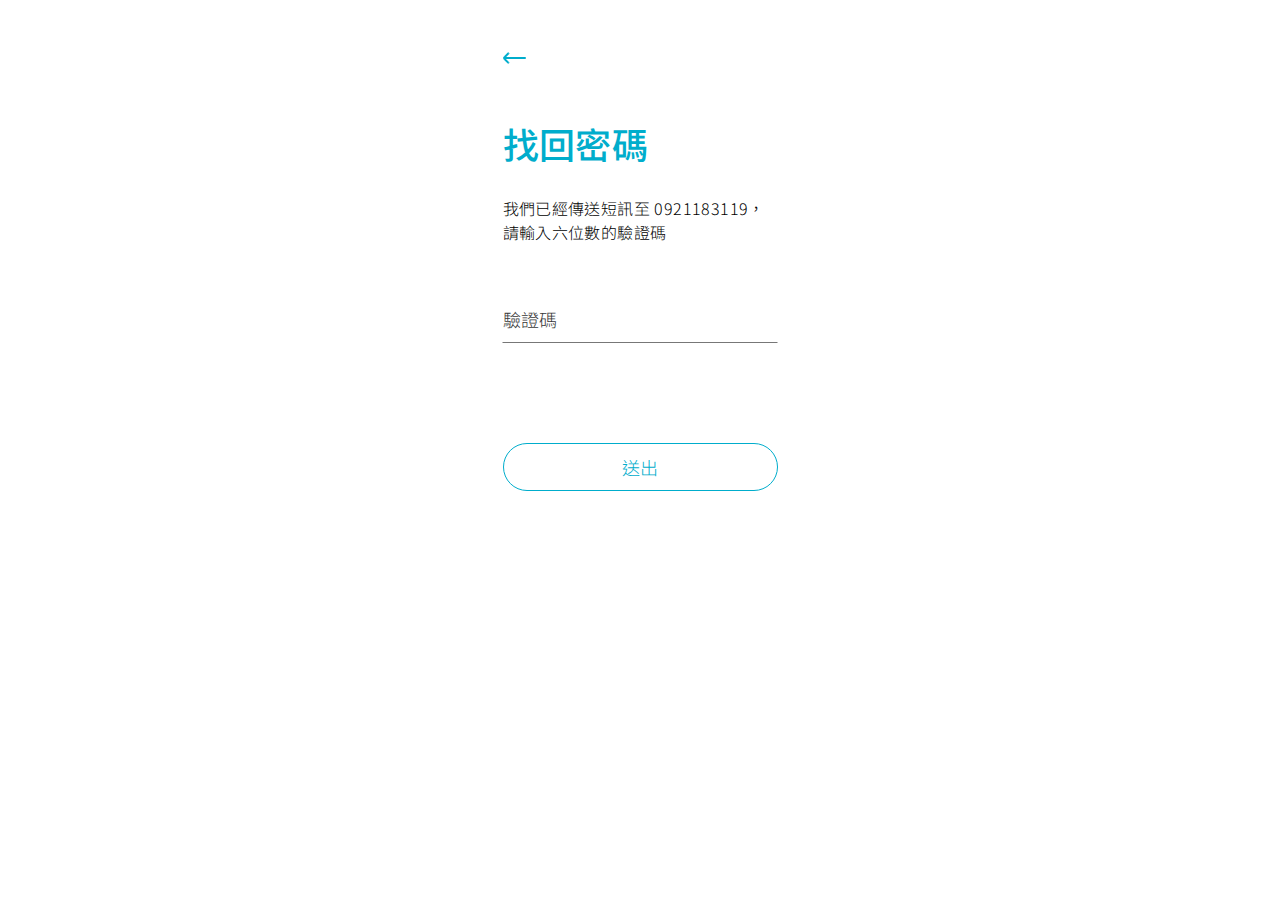
==== checkCode.html @ add8910b "new_upload" ====
<!DOCTYPE html>
<html lang="zh-tw">
	<head>
		<meta charset="UTF-8">
		<meta name="viewport" content="width=device-width,user-scalable=0">
		<title>找回密碼</title>
		<link href="https://fonts.googleapis.com/css?family=Noto+Sans+TC:100,300,400,500,700|Roboto+Slab:100,300,400,700" rel="stylesheet">
		<link rel="stylesheet" href="css/main.css">
	</head>
	<body>
		<section class="login-chart login">
			<div class="container">
				<div class="flex">
					<div class="prev-btn">
						<span></span><span></span><span></span>
					</div>
					<h2 class="page-title">
						找回密碼
					</h2>
					<p>
						我們已經傳送短訊至 0921183119，請輸入六位數的驗證碼
					</p>
					<form action="newPassword.html">
						<label for="checkCode">
							<span class="label-title">驗證碼</span>
							<input type="text" placeholder="">
						</label>
						<button>送出</button>
					</form>
				</div>
			</div>
		</section>
	</body>
</html>
---- css/main.css ----
/*! normalize.css v3.0.0 | MIT License | git.io/normalize */
/*! normalize.css v3.0.0 | HTML5 Display Definitions | MIT License | git.io/normalize */
article,
aside,
details,
figcaption,
figure,
footer,
header,
hgroup,
main,
nav,
section,
summary {
  display: block;
}

audio,
canvas,
progress,
video {
  display: inline-block;
  vertical-align: baseline;
}

audio:not([controls]) {
  display: none;
  height: 0;
}

[hidden],
template {
  display: none;
}

/*! normalize.css v3.0.0 | Base | MIT License | git.io/normalize */
html {
  font-family: sans-serif;
  -webkit-text-size-adjust: 100%;
  -ms-text-size-adjust: 100%;
}

body {
  margin: 0;
}

/*! normalize.css v3.0.0 | Links | MIT License | git.io/normalize */
a {
  background: transparent;
}

a:active,
a:hover {
  outline: 0;
}

/*! normalize.css v3.0.0 | Typography | MIT License | git.io/normalize */
abbr[title] {
  border-bottom: 1px dotted;
}

b,
strong {
  font-weight: bold;
}

dfn {
  font-style: italic;
}

h1 {
  font-size: 2em;
  margin: 0.67em 0;
}

mark {
  background: #ff0;
  color: #000;
}

small {
  font-size: 80%;
}

sub,
sup {
  font-size: 75%;
  line-height: 0;
  position: relative;
  vertical-align: baseline;
}

sup {
  top: -0.5em;
}

sub {
  bottom: -0.25em;
}

/*! normalize.css v3.0.0 | Embedded Content | MIT License | git.io/normalize */
img {
  border: 0;
}

svg:not(:root) {
  overflow: hidden;
}

/*! normalize.css v3.0.0 | Figures | MIT License | git.io/normalize */
figure {
  margin: 1em 40px;
}

hr {
  -moz-box-sizing: content-box;
  box-sizing: content-box;
  height: 0;
}

pre {
  overflow: auto;
}

code,
kbd,
pre,
samp {
  font-family: monospace, monospace;
  font-size: 1em;
}

/*! normalize.css v3.0.0 | Forms | MIT License | git.io/normalize */
button,
input,
optgroup,
select,
textarea {
  color: inherit;
  font: inherit;
  margin: 0;
}

button {
  overflow: visible;
}

button,
select {
  text-transform: none;
}

button,
html input[type="button"],
input[type="reset"],
input[type="submit"] {
  -webkit-appearance: button;
  cursor: pointer;
}

button[disabled],
html input[disabled] {
  cursor: default;
}

button::-moz-focus-inner,
input::-moz-focus-inner {
  border: 0;
  padding: 0;
}

input {
  line-height: normal;
}

input[type="checkbox"],
input[type="radio"] {
  box-sizing: border-box;
  padding: 0;
}

input[type="number"]::-webkit-inner-spin-button,
input[type="number"]::-webkit-outer-spin-button {
  height: auto;
}

input[type="search"] {
  -webkit-appearance: textfield;
  -moz-box-sizing: content-box;
  -webkit-box-sizing: content-box;
  box-sizing: content-box;
}

input[type="search"]::-webkit-search-cancel-button,
input[type="search"]::-webkit-search-decoration {
  -webkit-appearance: none;
}

fieldset {
  border: 1px solid #c0c0c0;
  margin: 0 2px;
  padding: 0.35em 0.625em 0.75em;
}

legend {
  border: 0;
  padding: 0;
}

textarea {
  overflow: auto;
}

optgroup {
  font-weight: bold;
}

/*! normalize.css v3.0.0 | Tables | MIT License | git.io/normalize */
table {
  border-collapse: collapse;
  border-spacing: 0;
}

td,
th {
  padding: 0;
}

section.landing .login ul {
  margin: 0;
  padding: 0;
  list-style: none;
}

section.login form > label::after {
  content: '';
  display: block;
}

.row, .flex, section.landing, section.landing .logo-set, section.login form .pw-keep {
  display: flex;
}

section.login form .pw-keep {
  justify-content: space-between;
}

.row, .flex {
  flex-wrap: wrap;
}

.sr-only {
  position: absolute !important;
  padding: 0 !important;
  margin: 0 !important;
  width: 0 !important;
  height: 0 !important;
  font-size: 0 !important;
}

*, *::before, *::after {
  -moz-box-sizing: border-box;
  -webkit-box-sizing: border-box;
  box-sizing: border-box;
}

body {
  font-family: Roboto, 'Noto Sans TC', sans-serif;
  font-weight: 300;
  line-height: 1.5;
  letter-spacing: 0.025em;
}

a {
  text-decoration: none;
}
@media (min-width: 1024px) {
  a {
    transition: .5s;
  }
}

img {
  display: block;
}

.container {
  padding-right: 15px;
  padding-left: 15px;
  margin-right: auto;
  margin-left: auto;
}

.row {
  margin-right: -15px;
  margin-left: -15px;
}

html, body {
  min-height: 100%;
  height: 100%;
}

section.login-chart .container {
  width: 305px;
}
section.landing {
  height: 100%;
  align-items: center;
}
section.landing .container .flex {
  justify-content: center;
}
section.landing .logo-set {
  flex-direction: column;
}
section.landing .logo-set img.slogan {
  height: 47px;
  align-self: flex-end;
}
section.landing .logo-set img.logo {
  height: 35px;
}
section.landing .login {
  width: 100%;
}
section.landing .login ul {
  margin-top: 75px;
}
section.landing .login ul li {
  margin-top: 25px;
}
section.landing .login ul li a {
  display: block;
  padding: 0 10px;
  font-size: 18px;
  line-height: 46px;
  text-align: center;
  border: 1px solid;
  -moz-border-radius: 30px;
  -webkit-border-radius: 30px;
  border-radius: 30px;
}
section.landing .login ul li a.kkbox-id {
  color: #00ADCC;
  border-color: #00ADCC;
}
section.landing .login ul li a.kkbox-id:hover {
  color: #fff;
  background-color: #00ADCC;
}
section.landing .login ul li a.facebook-id {
  color: #777777;
  border-color: #777777;
}
section.landing .login ul li a.facebook-id:hover {
  color: #fff;
  background-color: #777777;
}
section.login .container {
  padding-top: 50px;
  padding-bottom: 50px;
}
section.login .prev-btn {
  position: relative;
  width: 100%;
  height: 16px;
  margin-bottom: 50px;
}
section.login .prev-btn span {
  display: block;
  position: absolute;
  height: 2px;
  -moz-border-radius: 2px;
  -webkit-border-radius: 2px;
  border-radius: 2px;
  background-color: #00ADCC;
}
section.login .prev-btn span:nth-child(1), section.login .prev-btn span:nth-child(3) {
  width: 7px;
}
section.login .prev-btn span:nth-child(1) {
  -moz-transform: rotate(45deg) translate3d(7px, 7px, 0);
  -ms-transform: rotate(45deg) translate3d(7px, 7px, 0);
  -webkit-transform: rotate(45deg) translate3d(7px, 7px, 0);
  transform: rotate(45deg) translate3d(7px, 7px, 0);
}
section.login .prev-btn span:nth-child(3) {
  -moz-transform: rotate(-45deg) translate3d(-3px, 3px, 0);
  -ms-transform: rotate(-45deg) translate3d(-3px, 3px, 0);
  -webkit-transform: rotate(-45deg) translate3d(-3px, 3px, 0);
  transform: rotate(-45deg) translate3d(-3px, 3px, 0);
}
section.login .prev-btn span:nth-child(2) {
  top: 50%;
  width: 23px;
  -moz-transform: translateY(-50%);
  -ms-transform: translateY(-50%);
  -webkit-transform: translateY(-50%);
  transform: translateY(-50%);
}
section.login h2 {
  margin: 0 0 10px;
  color: #00ADCC;
  font-size: 36px;
  font-weight: 500;
}
section.login h4 {
  margin: 10px 0 0;
  color: #00ADCC;
  font-size: 24px;
  font-weight: 300;
}
section.login .hr {
  width: 100%;
  margin-top: 45px;
  margin-bottom: 45px;
  border-top: 1px solid #CACACA;
  border-bottom: 1px solid #EAEAEA;
}
section.login form {
  width: 100%;
}
section.login form > label {
  display: block;
  position: relative;
  margin-top: 35px;
  font-size: 18px;
}
section.login form > label::after {
  position: absolute;
  bottom: 0;
  left: 50%;
  width: 100%;
  height: 1px;
  background-color: #777777;
  -moz-transform: translateX(-50%);
  -ms-transform: translateX(-50%);
  -webkit-transform: translateX(-50%);
  transform: translateX(-50%);
}
section.login form > label .label-title {
  position: absolute;
  display: block;
  top: 50%;
  color: #373737;
  line-height: 1.15;
  -moz-transform: translateY(-50%);
  -ms-transform: translateY(-50%);
  -webkit-transform: translateY(-50%);
  transform: translateY(-50%);
  -moz-transition: all 0.3s;
  -o-transition: all 0.3s;
  -webkit-transition: all 0.3s;
  transition: all 0.3s;
}
section.login form > label .label-title span {
  display: none;
}
section.login form > label input {
  display: block;
  width: 100%;
  padding: 0;
  line-height: 47px;
  border: 0;
  border-bottom: 1px solid #fff;
}
section.login form > label:hover .label-title {
  top: -15px;
  color: #CACACA;
  font-size: 13px;
  -moz-transform: translateX(0);
  -ms-transform: translateX(0);
  -webkit-transform: translateX(0);
  transform: translateX(0);
}
section.login form > label:hover .label-title span {
  display: inline;
}
section.login form > div label {
  font-size: 18px;
  font-weight: 500;
}
section.login form > div .description {
  padding-left: 24px;
  color: #777777;
  font-size: 14px;
}
section.login form > div + div {
  margin-top: 20px;
}
section.login form [type*="radio"] {
  position: relative;
  top: -2px;
  margin-right: 10px;
  color: #777777;
}
section.login form .pw-keep {
  margin-top: 20px;
}
section.login form .pw-keep a {
  color: #00ADCC;
}
section.login form .pw-keep a:hover {
  color: #0094AF;
}
section.login form button {
  width: 100%;
  margin-top: 100px;
  padding: 0;
  color: #00ADCC;
  font-size: 18px;
  line-height: 46px;
  background-color: #fff;
  border: 1px solid #00ADCC;
  -moz-transition: all 0.3s;
  -o-transition: all 0.3s;
  -webkit-transition: all 0.3s;
  transition: all 0.3s;
  -moz-border-radius: 30px;
  -webkit-border-radius: 30px;
  border-radius: 30px;
}
section.login form button:hover {
  color: #fff;
  background-color: #00ADCC;
}

/*# sourceMappingURL=main.css.map */
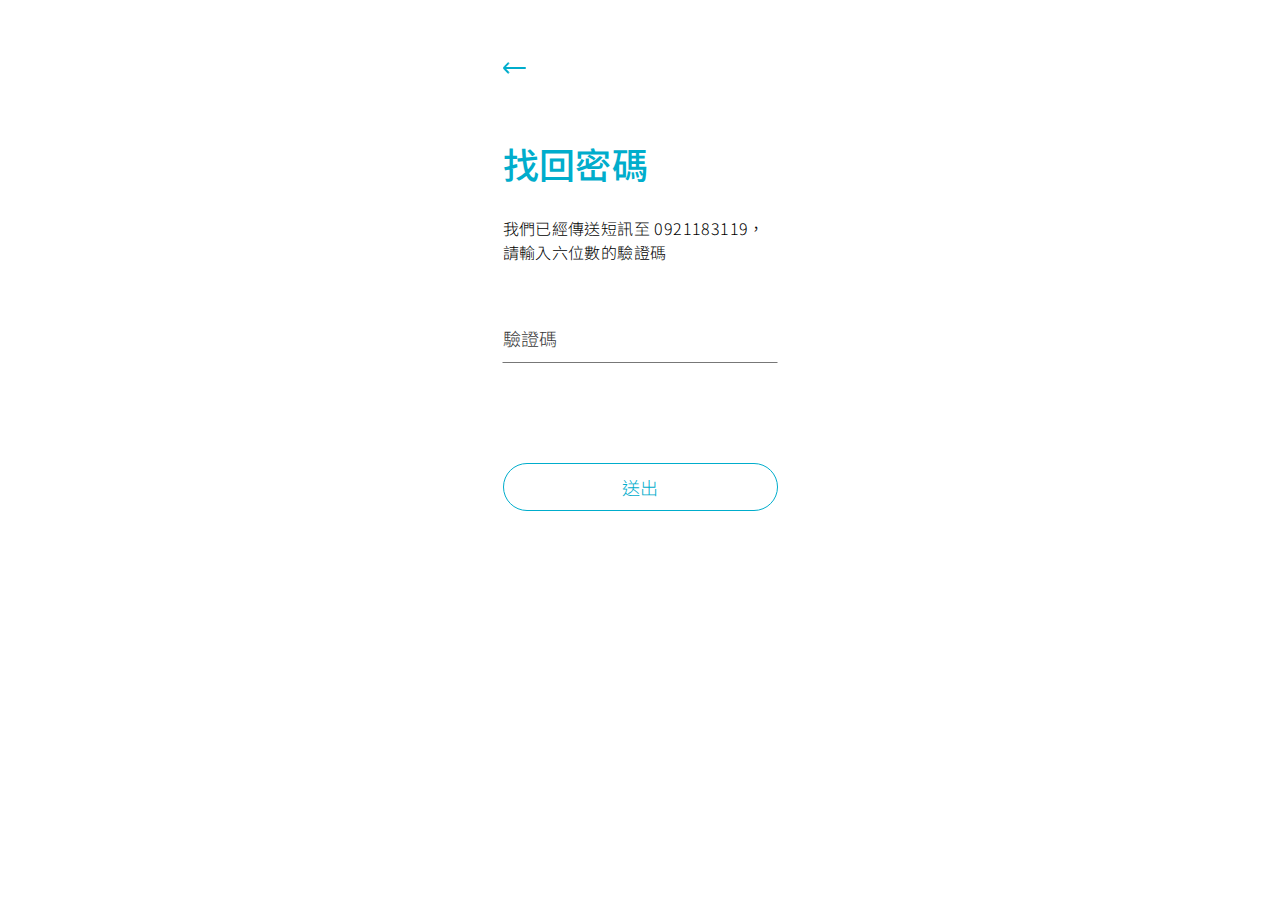
==== commit 05e0bb44: "input_update" ====
--- a/checkCode.html
+++ b/checkCode.html
@@ -11,7 +11,7 @@
 		<section class="login-chart login">
 			<div class="container">
 				<div class="flex">
-					<div class="prev-btn">
+					<div class="prev-btn" onclick="history.back();">
 						<span></span><span></span><span></span>
 					</div>
 					<h2 class="page-title">
@@ -30,5 +30,7 @@
 				</div>
 			</div>
 		</section>
+		<script src="js/jquery-1.11.3.min.js"></script>
+		<script src="js/main.js"></script>
 	</body>
 </html>--- a/css/main.css
+++ b/css/main.css
@@ -364,7 +364,7 @@
 section.login .prev-btn {
   position: relative;
   width: 100%;
-  height: 16px;
+  height: 36px;
   margin-bottom: 50px;
 }
 section.login .prev-btn span {
@@ -380,16 +380,16 @@
   width: 7px;
 }
 section.login .prev-btn span:nth-child(1) {
-  -moz-transform: rotate(45deg) translate3d(7px, 7px, 0);
-  -ms-transform: rotate(45deg) translate3d(7px, 7px, 0);
-  -webkit-transform: rotate(45deg) translate3d(7px, 7px, 0);
-  transform: rotate(45deg) translate3d(7px, 7px, 0);
+  -moz-transform: rotate(45deg) translate3d(14px, 14px, 0);
+  -ms-transform: rotate(45deg) translate3d(14px, 14px, 0);
+  -webkit-transform: rotate(45deg) translate3d(14px, 14px, 0);
+  transform: rotate(45deg) translate3d(14px, 14px, 0);
 }
 section.login .prev-btn span:nth-child(3) {
-  -moz-transform: rotate(-45deg) translate3d(-3px, 3px, 0);
-  -ms-transform: rotate(-45deg) translate3d(-3px, 3px, 0);
-  -webkit-transform: rotate(-45deg) translate3d(-3px, 3px, 0);
-  transform: rotate(-45deg) translate3d(-3px, 3px, 0);
+  -moz-transform: rotate(-45deg) translate3d(-10px, 10px, 0);
+  -ms-transform: rotate(-45deg) translate3d(-10px, 10px, 0);
+  -webkit-transform: rotate(-45deg) translate3d(-10px, 10px, 0);
+  transform: rotate(-45deg) translate3d(-10px, 10px, 0);
 }
 section.login .prev-btn span:nth-child(2) {
   top: 50%;
@@ -442,13 +442,13 @@
 section.login form > label .label-title {
   position: absolute;
   display: block;
-  top: 50%;
+  bottom: 50%;
   color: #373737;
   line-height: 1.15;
-  -moz-transform: translateY(-50%);
-  -ms-transform: translateY(-50%);
-  -webkit-transform: translateY(-50%);
-  transform: translateY(-50%);
+  -moz-transform: translateY(50%);
+  -ms-transform: translateY(50%);
+  -webkit-transform: translateY(50%);
+  transform: translateY(50%);
   -moz-transition: all 0.3s;
   -o-transition: all 0.3s;
   -webkit-transition: all 0.3s;
@@ -463,10 +463,11 @@
   padding: 0;
   line-height: 47px;
   border: 0;
+  outline: none;
   border-bottom: 1px solid #fff;
 }
-section.login form > label:hover .label-title {
-  top: -15px;
+section.login form > label:hover .label-title, section.login form > label.hasValue .label-title {
+  bottom: 100%;
   color: #CACACA;
   font-size: 13px;
   -moz-transform: translateX(0);
@@ -474,20 +475,28 @@
   -webkit-transform: translateX(0);
   transform: translateX(0);
 }
-section.login form > label:hover .label-title span {
-  display: inline;
+section.login form > label:hover .label-title span, section.login form > label.hasValue .label-title span {
+  display: block;
 }
 section.login form > div label {
   font-size: 18px;
   font-weight: 500;
 }
 section.login form > div .description {
+  margin-top: 10px;
   padding-left: 24px;
-  color: #777777;
+  color: #CACACA;
   font-size: 14px;
 }
 section.login form > div + div {
   margin-top: 20px;
+}
+section.login form > div.focus label {
+  color: #00ADCC;
+}
+section.login form > div.pw-keep label {
+  font-size: 15px;
+  font-weight: 300;
 }
 section.login form [type*="radio"] {
   position: relative;
